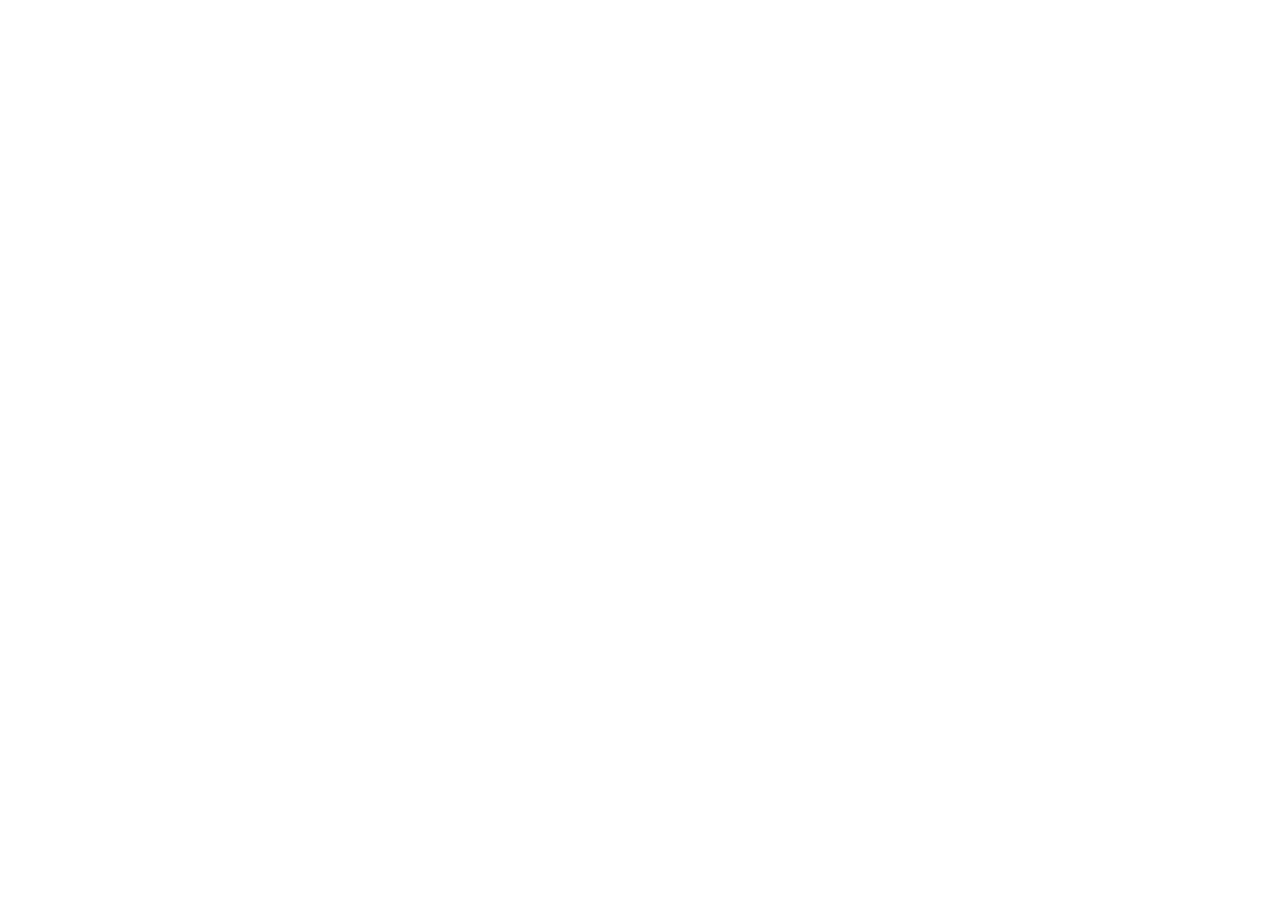
==== frontend/index.html @ 3c83979d "Initial project structure for backend and frontend components" ====
<!DOCTYPE html>
<html lang="en">

<head>
    <meta charset="UTF-8">
    <meta name="viewport" content="width=device-width, initial-scale=1.0">
    <title>Taskora</title>
</head>

<body>

</body>

</html>
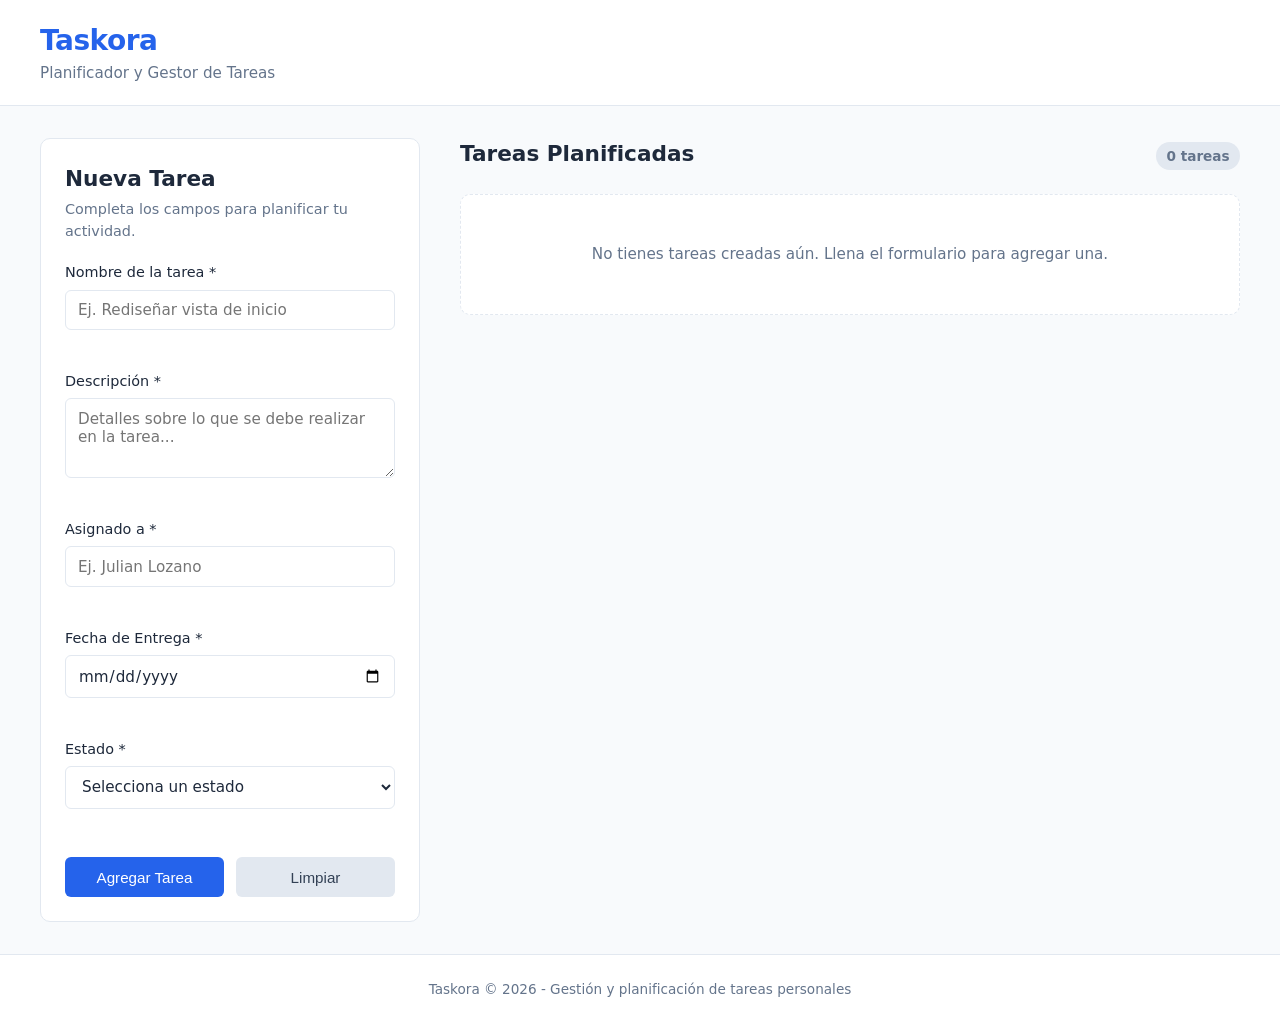
==== commit 911b385a: "feat(frontend): implement Sprint 2 task manager logic, validation and modular components" ====
--- a/frontend/index.html
+++ b/frontend/index.html
@@ -1,14 +1,119 @@
 <!DOCTYPE html>
-<html lang="en">
+<html lang="es">
 
 <head>
     <meta charset="UTF-8">
     <meta name="viewport" content="width=device-width, initial-scale=1.0">
-    <title>Taskora</title>
+    <title>Taskora - Planificador de Tareas</title>
+    <link rel="stylesheet" href="css/main.css">
+    <link rel="stylesheet" href="css/components/header.css">
+    <link rel="stylesheet" href="css/components/task-form.css">
+    <link rel="stylesheet" href="css/components/task-card.css">
+    <link rel="stylesheet" href="css/components/footer.css">
 </head>
 
 <body>
+    <header class="app-header">
+        <div class="header-container">
+            <h1 class="app-title">Taskora</h1>
+            <p class="app-tagline">Planificador y Gestor de Tareas</p>
+        </div>
+    </header>
 
+    <main class="app-main">
+        <div class="layout-container">
+            <section class="form-section" aria-labelledby="form-heading">
+                <h2 id="form-heading" class="section-title">Nueva Tarea</h2>
+                <p class="section-description">Completa los campos para planificar tu actividad.</p>
+                
+                <form id="task-form" class="task-form" novalidate>
+                    <div class="form-group">
+                        <label for="task-name">Nombre de la tarea *</label>
+                        <input 
+                            type="text" 
+                            id="task-name" 
+                            name="nombre" 
+                            placeholder="Ej. Rediseñar vista de inicio" 
+                            autocomplete="off"
+                        />
+                        <span class="error-message" id="error-task-name"></span>
+                    </div>
+
+                    <div class="form-group">
+                        <label for="task-description">Descripción *</label>
+                        <textarea 
+                            id="task-description" 
+                            name="descripcion" 
+                            rows="3" 
+                            placeholder="Detalles sobre lo que se debe realizar en la tarea..."
+                        ></textarea>
+                        <span class="error-message" id="error-task-description"></span>
+                    </div>
+
+                    <div class="form-group">
+                        <label for="task-assignee">Asignado a *</label>
+                        <input 
+                            type="text" 
+                            id="task-assignee" 
+                            name="asignadoA" 
+                            placeholder="Ej. Julian Lozano" 
+                            autocomplete="off"
+                        />
+                        <span class="error-message" id="error-task-assignee"></span>
+                    </div>
+
+                    <div class="form-group">
+                        <label for="task-due-date">Fecha de Entrega *</label>
+                        <input 
+                            type="date" 
+                            id="task-due-date" 
+                            name="fechaDeEntrega" 
+                        />
+                        <span class="error-message" id="error-task-due-date"></span>
+                    </div>
+
+                    <div class="form-group">
+                        <label for="task-status">Estado *</label>
+                        <select id="task-status" name="estado">
+                            <option value="" disabled selected>Selecciona un estado</option>
+                            <option value="POR HACER">POR HACER</option>
+                            <option value="EN PROCESO">EN PROCESO</option>
+                            <option value="REVISIÓN">REVISIÓN</option>
+                            <option value="HECHO">HECHO</option>
+                        </select>
+                        <span class="error-message" id="error-task-status"></span>
+                    </div>
+
+                    <div class="form-actions">
+                        <button type="submit" id="btn-submit-task" class="btn btn-primary">Agregar Tarea</button>
+                        <button type="reset" id="btn-reset-task" class="btn btn-secondary">Limpiar</button>
+                    </div>
+                </form>
+            </section>
+
+            <section class="tasks-section" aria-labelledby="tasks-heading">
+                <div class="tasks-header">
+                    <h2 id="tasks-heading" class="section-title">Tareas Planificadas</h2>
+                    <span id="tasks-count" class="tasks-count-badge">0 tareas</span>
+                </div>
+
+                <div id="empty-state" class="empty-state">
+                    <p>No tienes tareas creadas aún. Llena el formulario para agregar una.</p>
+                </div>
+
+                <div id="tasks-container" class="tasks-grid"></div>
+            </section>
+        </div>
+    </main>
+
+    <footer class="app-footer">
+        <p>Taskora &copy; 2026 - Gestión y planificación de tareas personales</p>
+    </footer>
+
+    <script src="js/TaskManager.js"></script>
+    <script src="js/components/task-form.js"></script>
+    <script src="js/components/task-card.js"></script>
+    <script src="js/app.js"></script>
 </body>
 
 </html>
--- a/frontend/css/main.css
+++ b/frontend/css/main.css
@@ -0,0 +1,93 @@
+* {
+    margin: 0;
+    padding: 0;
+    box-sizing: border-box;
+}
+
+:root {
+    --bg-page: #f8fafc;
+    --bg-card: #ffffff;
+    --text-primary: #1e293b;
+    --text-secondary: #64748b;
+    --border-color: #e2e8f0;
+    --primary-color: #2563eb;
+    --primary-hover: #1d4ed8;
+    --danger-color: #dc2626;
+    --danger-hover: #b91c1c;
+    --radius-sm: 6px;
+    --radius-md: 10px;
+}
+
+body {
+    font-family: system-ui, -apple-system, BlinkMacSystemFont, "Segoe UI", Roboto, Oxygen, Ubuntu, Cantarell, sans-serif;
+    background-color: var(--bg-page);
+    color: var(--text-primary);
+    line-height: 1.5;
+    min-height: 100vh;
+    display: flex;
+    flex-direction: column;
+}
+
+.app-main {
+    flex: 1;
+    padding: 2rem 1.5rem;
+}
+
+.layout-container {
+    max-width: 1200px;
+    margin: 0 auto;
+    display: grid;
+    grid-template-columns: 380px 1fr;
+    gap: 2.5rem;
+    align-items: start;
+}
+
+@media (max-width: 860px) {
+    .layout-container {
+        grid-template-columns: 1fr;
+    }
+}
+
+.section-title {
+    font-size: 1.35rem;
+    font-weight: 600;
+    color: var(--text-primary);
+    margin-bottom: 0.25rem;
+}
+
+.section-description {
+    font-size: 0.9rem;
+    color: var(--text-secondary);
+    margin-bottom: 1.25rem;
+}
+
+.btn {
+    display: inline-flex;
+    align-items: center;
+    justify-content: center;
+    padding: 0.65rem 1.25rem;
+    font-size: 0.95rem;
+    font-weight: 500;
+    border-radius: var(--radius-sm);
+    border: 1px solid transparent;
+    cursor: pointer;
+    transition: background-color 0.2s, opacity 0.2s;
+}
+
+.btn-primary {
+    background-color: var(--primary-color);
+    color: #ffffff;
+}
+
+.btn-primary:hover {
+    background-color: var(--primary-hover);
+}
+
+.btn-secondary {
+    background-color: #e2e8f0;
+    color: #334155;
+}
+
+.btn-secondary:hover {
+    background-color: #cbd5e1;
+}
--- a/frontend/css/components/header.css
+++ b/frontend/css/components/header.css
@@ -0,0 +1,22 @@
+.app-header {
+    background-color: var(--bg-card);
+    border-bottom: 1px solid var(--border-color);
+    padding: 1.25rem 1.5rem;
+}
+
+.header-container {
+    max-width: 1200px;
+    margin: 0 auto;
+}
+
+.app-title {
+    font-size: 1.75rem;
+    font-weight: 700;
+    color: var(--primary-color);
+    letter-spacing: -0.5px;
+}
+
+.app-tagline {
+    font-size: 0.95rem;
+    color: var(--text-secondary);
+}
--- a/frontend/css/components/task-form.css
+++ b/frontend/css/components/task-form.css
@@ -0,0 +1,74 @@
+.form-section {
+    background-color: var(--bg-card);
+    border: 1px solid var(--border-color);
+    border-radius: var(--radius-md);
+    padding: 1.5rem;
+}
+
+.task-form {
+    display: flex;
+    flex-direction: column;
+    gap: 1.1rem;
+}
+
+.form-group {
+    display: flex;
+    flex-direction: column;
+    gap: 0.35rem;
+}
+
+.form-group label {
+    font-size: 0.9rem;
+    font-weight: 500;
+    color: var(--text-primary);
+}
+
+.form-group input,
+.form-group textarea,
+.form-group select {
+    width: 100%;
+    padding: 0.65rem 0.75rem;
+    font-size: 0.95rem;
+    font-family: inherit;
+    border: 1px solid var(--border-color);
+    border-radius: var(--radius-sm);
+    background-color: #ffffff;
+    color: var(--text-primary);
+    outline: none;
+    transition: border-color 0.2s;
+}
+
+.form-group input:focus,
+.form-group textarea:focus,
+.form-group select:focus {
+    border-color: var(--primary-color);
+}
+
+.form-group textarea {
+    resize: vertical;
+    min-height: 80px;
+}
+
+.form-group input.input-error,
+.form-group textarea.input-error,
+.form-group select.input-error {
+    border-color: var(--danger-color);
+    background-color: #fef2f2;
+}
+
+.error-message {
+    font-size: 0.8rem;
+    color: var(--danger-color);
+    min-height: 1.1rem;
+    display: block;
+}
+
+.form-actions {
+    display: flex;
+    gap: 0.75rem;
+    margin-top: 0.5rem;
+}
+
+.form-actions .btn {
+    flex: 1;
+}
--- a/frontend/css/components/task-card.css
+++ b/frontend/css/components/task-card.css
@@ -0,0 +1,140 @@
+.tasks-section {
+    display: flex;
+    flex-direction: column;
+    gap: 1.25rem;
+}
+
+.tasks-header {
+    display: flex;
+    align-items: center;
+    justify-content: space-between;
+}
+
+.tasks-count-badge {
+    background-color: #e2e8f0;
+    color: var(--text-secondary);
+    font-size: 0.85rem;
+    font-weight: 600;
+    padding: 0.25rem 0.65rem;
+    border-radius: 20px;
+}
+
+.empty-state {
+    background-color: var(--bg-card);
+    border: 1px dashed var(--border-color);
+    border-radius: var(--radius-md);
+    padding: 3rem 1.5rem;
+    text-align: center;
+    color: var(--text-secondary);
+    font-size: 0.95rem;
+}
+
+.tasks-grid {
+    display: grid;
+    grid-template-columns: repeat(auto-fill, minmax(280px, 1fr));
+    gap: 1.25rem;
+}
+
+.task-card {
+    background-color: var(--bg-card);
+    border: 1px solid var(--border-color);
+    border-radius: var(--radius-md);
+    padding: 1.25rem;
+    display: flex;
+    flex-direction: column;
+    gap: 0.85rem;
+    box-shadow: 0 1px 3px rgba(0, 0, 0, 0.05);
+}
+
+.task-card-header {
+    display: flex;
+    align-items: flex-start;
+    justify-content: space-between;
+    gap: 0.5rem;
+}
+
+.task-card-title {
+    font-size: 1.1rem;
+    font-weight: 600;
+    color: var(--text-primary);
+    word-break: break-word;
+}
+
+.task-badge {
+    font-size: 0.75rem;
+    font-weight: 700;
+    padding: 0.2rem 0.5rem;
+    border-radius: 4px;
+    white-space: nowrap;
+    text-transform: uppercase;
+}
+
+.status-todo {
+    background-color: #fef3c7;
+    color: #92400e;
+}
+
+.status-in-progress {
+    background-color: #dbeafe;
+    color: #1e40af;
+}
+
+.status-review {
+    background-color: #f3e8ff;
+    color: #6b21a8;
+}
+
+.status-done {
+    background-color: #dcfce7;
+    color: #166534;
+}
+
+.task-card-description {
+    font-size: 0.9rem;
+    color: #475569;
+    word-break: break-word;
+    flex: 1;
+}
+
+.task-card-details {
+    display: flex;
+    flex-direction: column;
+    gap: 0.35rem;
+    font-size: 0.85rem;
+    border-top: 1px solid var(--border-color);
+    padding-top: 0.65rem;
+}
+
+.task-detail-item {
+    display: flex;
+    justify-content: space-between;
+    color: var(--text-secondary);
+}
+
+.task-detail-item .detail-value {
+    font-weight: 500;
+    color: var(--text-primary);
+}
+
+.task-card-actions {
+    display: flex;
+    justify-content: flex-end;
+    margin-top: 0.25rem;
+}
+
+.btn-delete {
+    background-color: #fee2e2;
+    color: var(--danger-color);
+    padding: 0.4rem 0.85rem;
+    font-size: 0.85rem;
+    border-radius: var(--radius-sm);
+    border: 1px solid #fecaca;
+    cursor: pointer;
+    font-weight: 500;
+    transition: background-color 0.2s, color 0.2s;
+}
+
+.btn-delete:hover {
+    background-color: var(--danger-color);
+    color: #ffffff;
+}
--- a/frontend/css/components/footer.css
+++ b/frontend/css/components/footer.css
@@ -0,0 +1,9 @@
+.app-footer {
+    background-color: var(--bg-card);
+    border-top: 1px solid var(--border-color);
+    padding: 1.5rem;
+    text-align: center;
+    color: var(--text-secondary);
+    font-size: 0.85rem;
+    margin-top: auto;
+}
